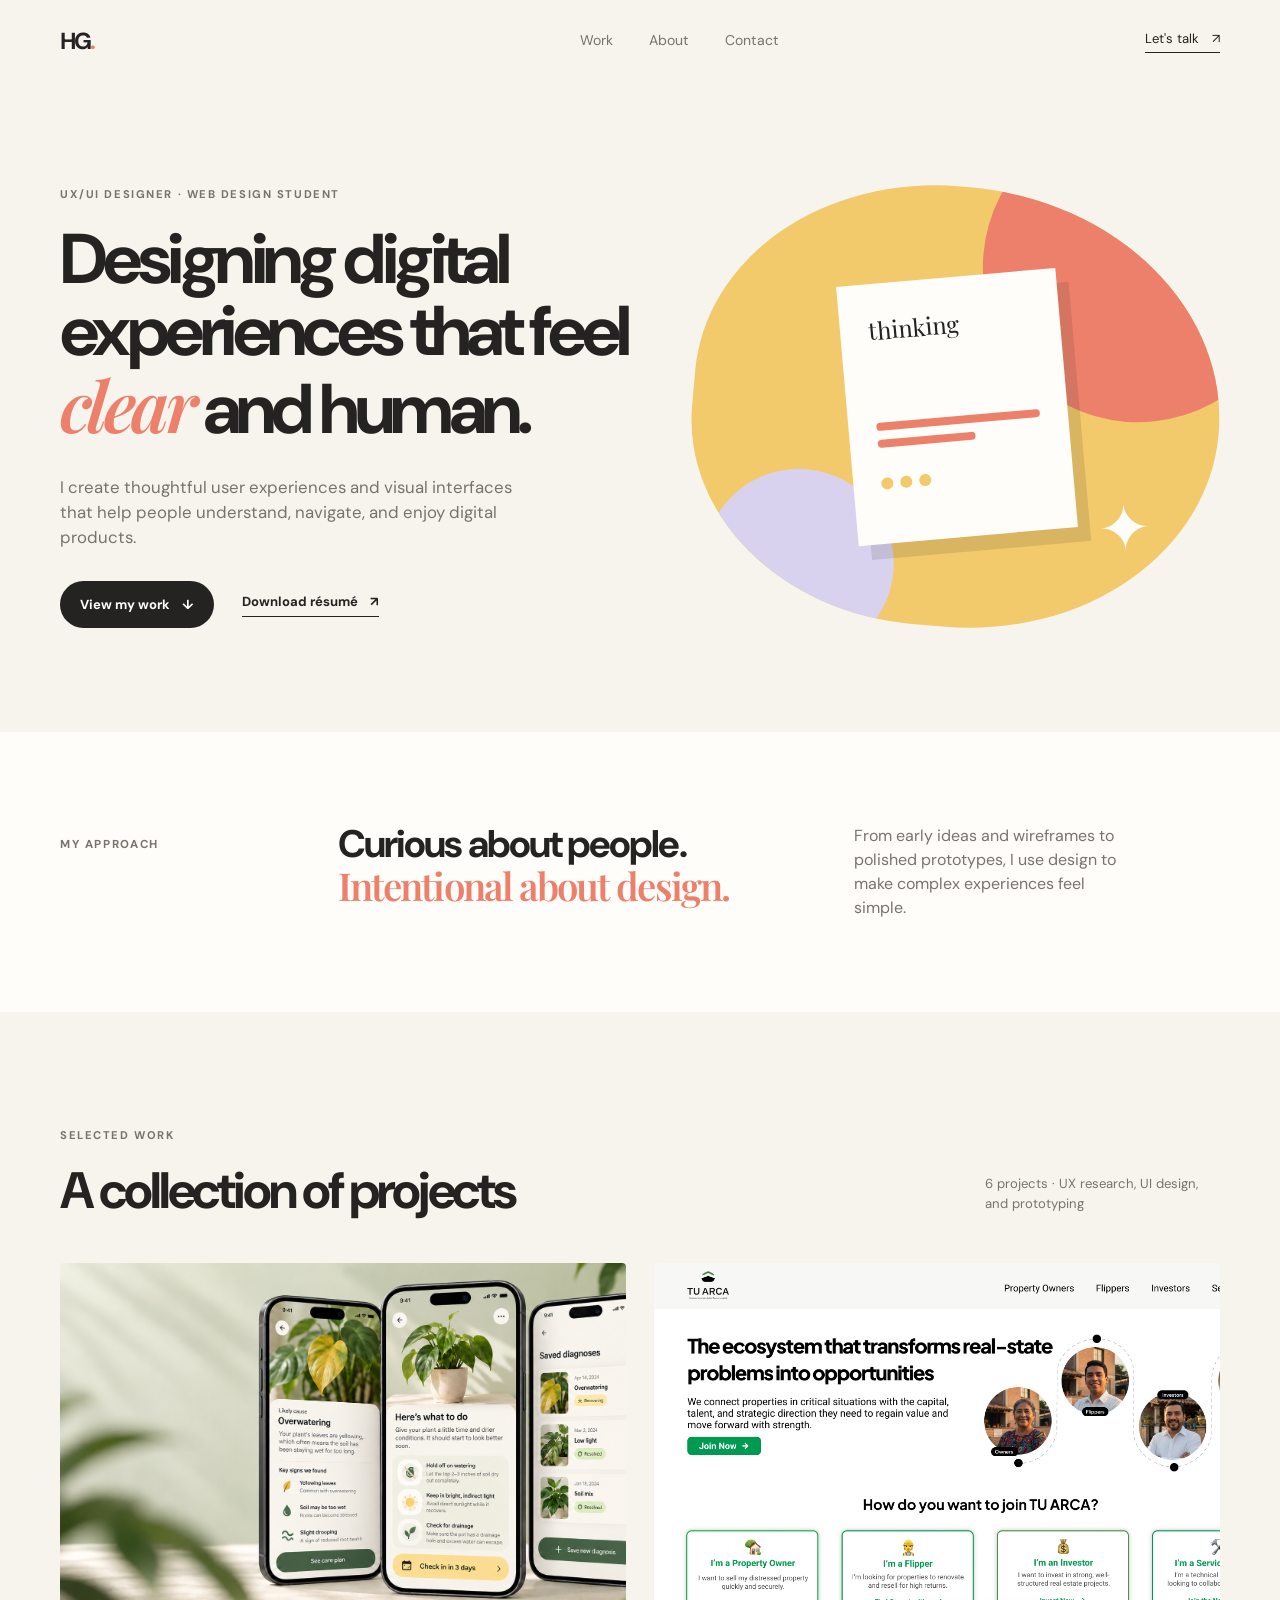
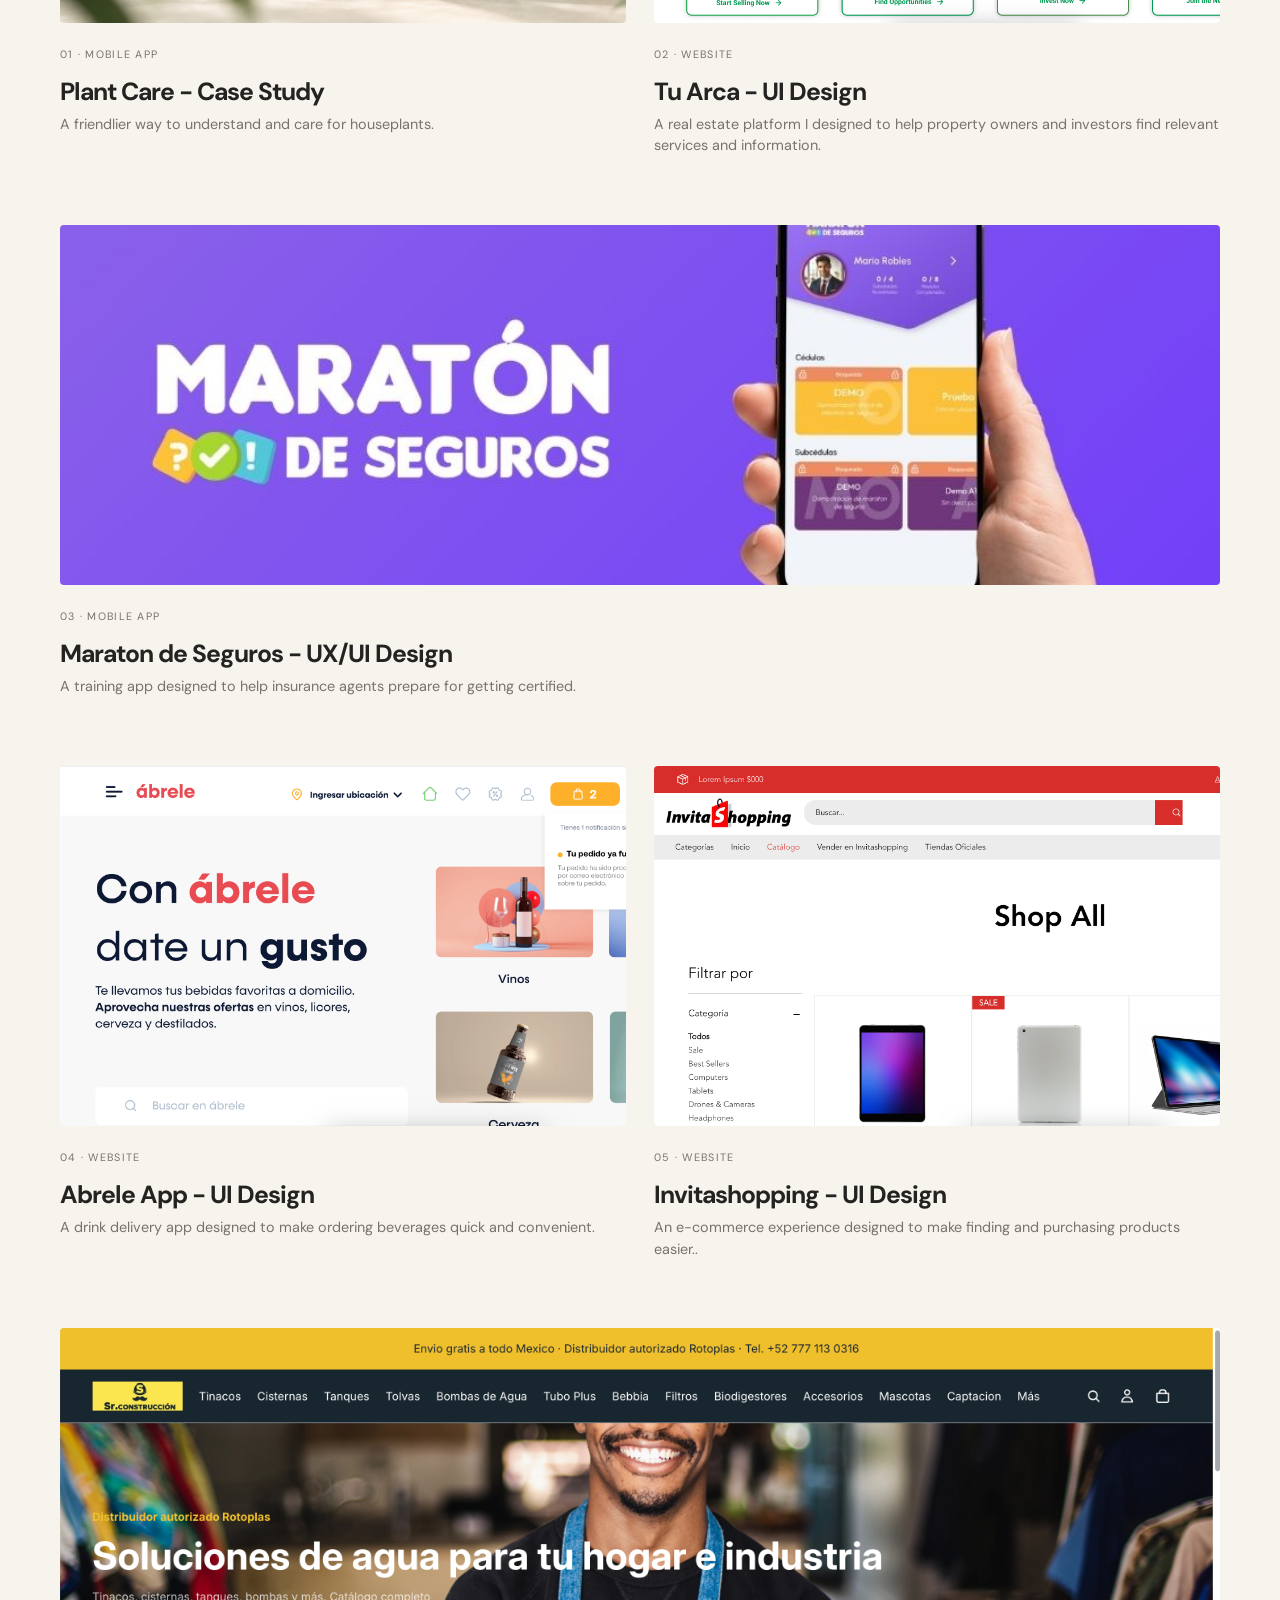
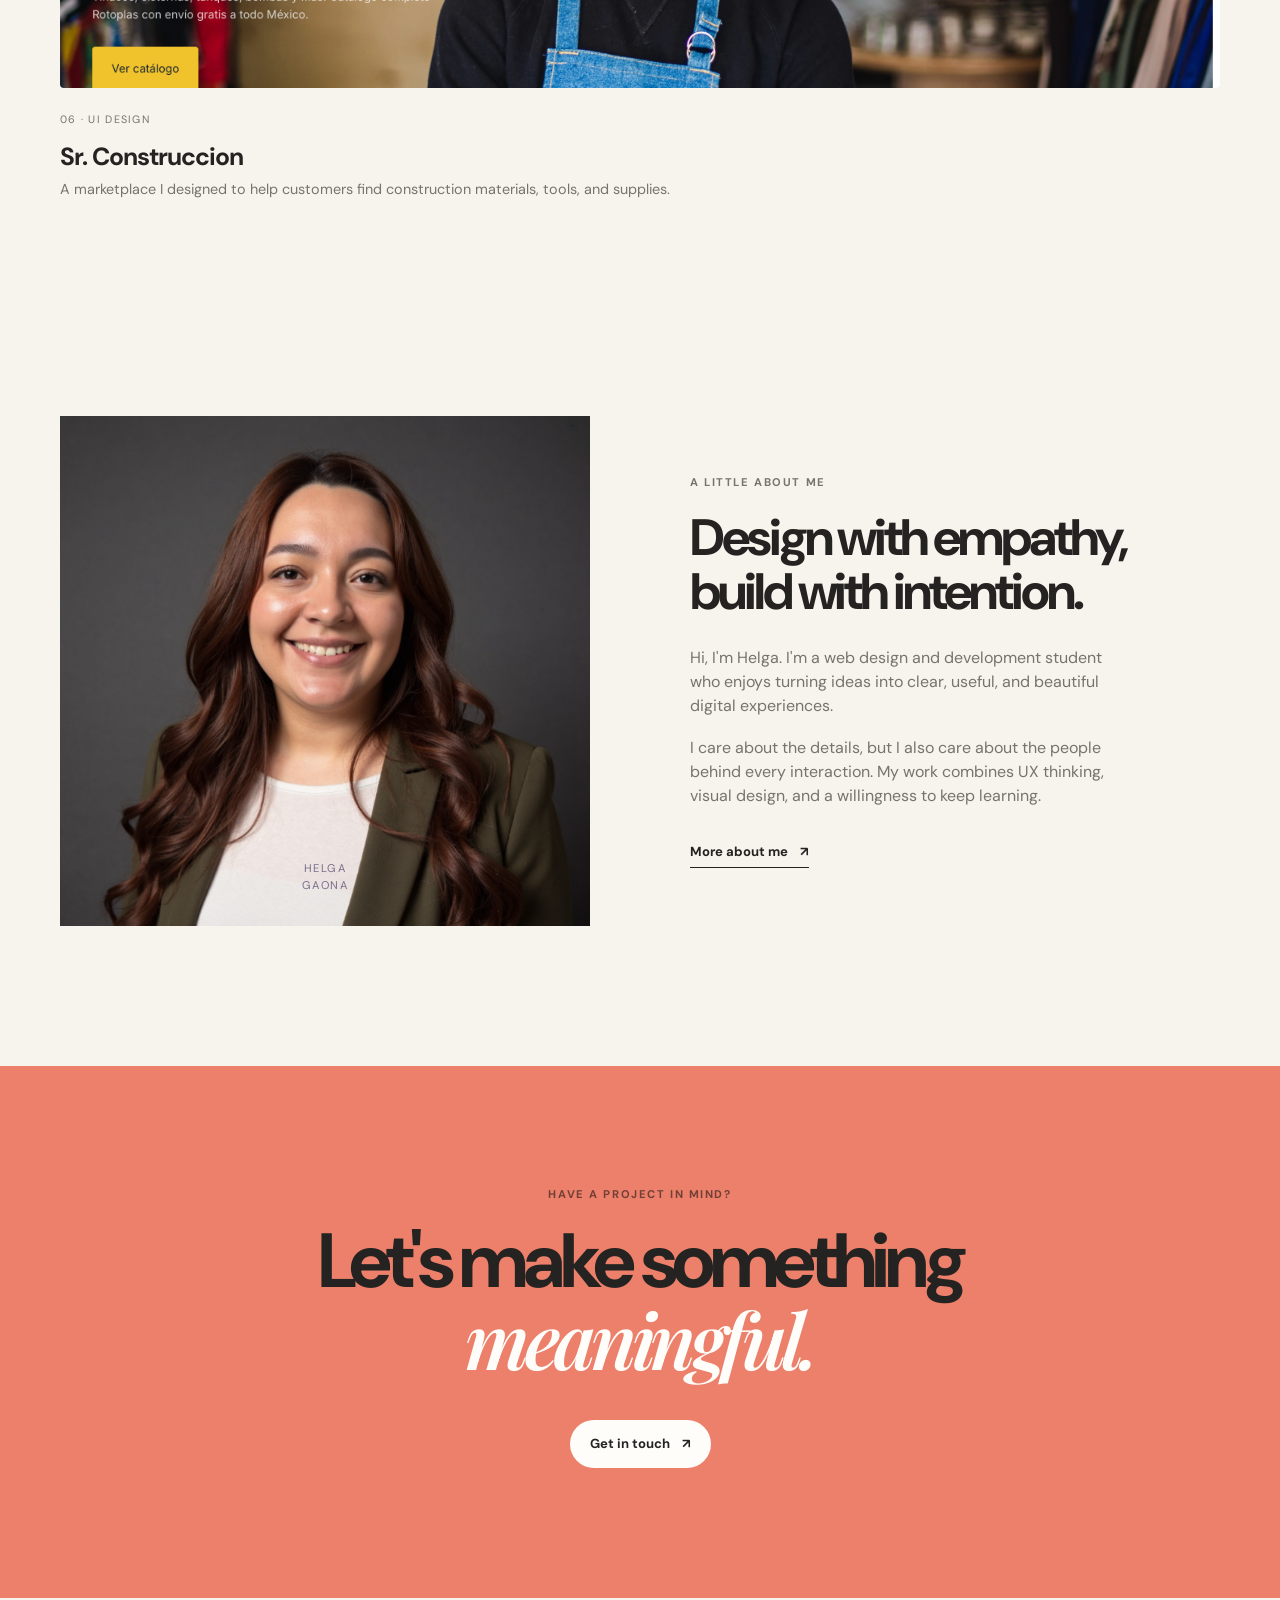
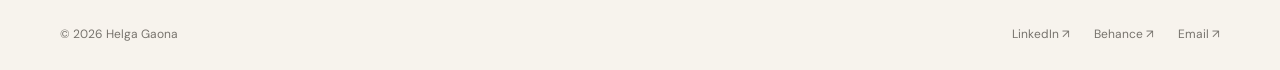
==== index.html @ eec94a2e "Portfolio 1" ====
<!DOCTYPE html>
<html lang="en">
<head>
  <meta charset="UTF-8">
  <meta name="viewport" content="width=device-width, initial-scale=1.0">
  <meta name="description" content="Helga Gaona's UX/UI design portfolio.">
  <title>Helga Gaona | UX/UI Designer</title>
  <link rel="preconnect" href="https://fonts.googleapis.com">
  <link rel="preconnect" href="https://fonts.gstatic.com" crossorigin>
  <link href="https://fonts.googleapis.com/css2?family=DM+Sans:wght@400;500;600;700&family=Playfair+Display:wght@600;700&display=swap" rel="stylesheet">
  <link rel="stylesheet" href="./css/main.css">
</head>
<body>
  <header class="site-header">
    <a class="logo" href="#top" aria-label="Go to home">HG<span>.</span></a>
    <nav class="nav" aria-label="Main navigation">
      <a href="#work">Work</a>
      <a href="#about">About</a>
      <a href="#contact">Contact</a>
    </nav>
    <a class="header-button" href="tel:+012089735853">Let's talk <span>↗</span></a>
  </header>

  <main id="top">
    <section class="hero section-container">
      <div class="hero-copy">
        <p class="eyebrow">UX/UI designer · Web design student</p>
        <h1>Designing digital experiences that feel <em>clear</em> and human.</h1>
        <p class="hero-description">I create thoughtful user experiences and visual interfaces that help people understand, navigate, and enjoy digital products.</p>
        <div class="hero-actions">
          <a class="button button-dark" href="#work">View my work <span>↓</span></a>
          <a class="text-link" href="resume.pdf">Download résumé <span>↗</span></a>
        </div>
      </div>
      <div class="hero-art" aria-label="Abstract design illustration" role="img">
        <div class="art-circle circle-one"></div>
        <div class="art-circle circle-two"></div>
        <div class="art-card">
          <span class="art-label">thinking</span>
          <span class="art-line"></span>
          <span class="art-line short"></span>
          <div class="art-dots"><i></i><i></i><i></i></div>
        </div>
        <span class="art-star">✦</span>
      </div>
    </section>

    <section class="intro-strip">
      <div class="section-container intro-content">
        <p>My approach</p>
        <h2>Curious about people.<br><span>Intentional about design.</span></h2>
        <p class="intro-text">From early ideas and wireframes to polished prototypes, I use design to make complex experiences feel simple.</p>
      </div>
    </section>

    <section class="projects section-container" id="work">
      <div class="section-heading">
        <div>
          <p class="eyebrow">Selected work</p>
          <h2>A collection of projects</h2>
        </div>
        <p class="heading-note">6 projects · UX research, UI design, and prototyping</p>
      </div>

      <div class="project-grid">

        <!-- Plant Care Project -->
        <a class="project-card project-one" href="/src/files/planted-case-study.pdf" target="_blank">
          <div class="project-image">
            <!--<span class="phone phone-left"></span><span class="phone phone-right"></span><span class="plant-shape">✿</span>-->
          </div>
          <div class="project-info">
            <span>01 · Mobile App</span><h3>Plant Care - Case Study</h3><p>A friendlier way to understand and care for houseplants.</p></div>
        </a>

        <!-- Tu Arca Project -->
        <a class="project-card project-two" href="https://www.figma.com/design/PAPm9450Mjy4qZMXisNnWm/UX-Case-Study-Presentation?node-id=0-1&t=iCX71gDaizR0QzZu-1" target="_blank">
          <div class="project-image">
            <span class="mockup-labels"></span><div class="mockup-windows"><!--<b>Find a new<br>solution for<br>your property.</b><small>Explore options →</small--></div></div>
          <div class="project-info"><span>02 · Website</span><h3>Tu Arca - UI Design</h3><p>A real estate platform I designed to help property owners and investors find relevant services and information.</p></div>
        </a>

        <!-- Maraton de Seguros Project -->
        <a class="project-card project-three" href="https://apps.apple.com/mx/app/maraton-de-seguros/id6736657250?l=en-GB" target="_blank">
          <div class="project-image"></div>
          <div class="project-info"><span>03 · Mobile App</span><h3>Maraton de Seguros - UX/UI Design</h3><p>A training app designed to help insurance agents prepare for getting certified.</p></div>
        </a>

        <!-- Abrele App Project -->
        <a class="project-card project-four" href="https://xd.adobe.com/view/175ce416-7e84-4e20-a802-bbd39720c721-420f/?fullscreen" target="_blank">
          <div class="project-image editorial">
            <!-- <span>ABRELE<br><strong>DELIVERY</strong></span> -->
            <!-- <small>A study in form & function</small> -->
          </div>
          <div class="project-info"><span>04 · Website</span><h3>Abrele App - UI Design</h3><p>A drink delivery app designed to make ordering beverages quick and convenient.</p></div>
        </a>

        <!-- Invitashopping Project -->
        <a class="project-card project-five" href="https://helgaarellanogaona.wixsite.com/my-site-2/shop-all" target="_blank">
          <div class="project-image finance">
            <!-- <div class="finance-top"><span>Invitashopping</span><small>Available balance</small></div><div class="chart"><i></i><i></i><i></i><i></i><i></i><i></i></div> -->
          </div>
          <div class="project-info"><span>05 · Website</span><h3>Invitashopping - UI Design</h3><p>An e-commerce experience designed to make finding and purchasing products easier..</p></div>
        </a>

        <!-- Sr Construccion Project -->
        <a class="project-card project-six" href="https://srconstruccion.com/#/" target="_blank">
          <div class="project-image bookings">
            <div class="booking-photos"></div><div class="bookings"><!--Find a place to meet <span>⌕</span>--></div></div>
          <div class="project-info"><span>06 · UI Design</span><h3>Sr. Construccion</h3><p>A marketplace I designed to help customers find construction materials, tools, and supplies.</p></div>
        </a>
        <!-- AMEIF Project
        <a class="project-card project-seven" href="https://00d38a83-2bb4-4cbc-9b8a-728b7667eac5.filesusr.com/ugd/02bbdb_6a4ba74d8cd641488b22d7c70bb19c86.pdf" target="_blank">
          <div class="project-image accessibility"><span class="access-symbol">◌</span><span class="access-word">AMEIF<br>Influencers</span></div>
          <div class="project-info"><span>07 · Brand Identity</span><h3>AMEIF</h3><p>A website designed for a Mexican association supporting influencers and content creators.</p></div>
        </a>

        Mint Capital Group Project 
        <a class="project-card project-eight" href="https://00d38a83-2bb4-4cbc-9b8a-728b7667eac5.filesusr.com/ugd/02bbdb_7ebd0b9e727e403083d3954bc4846416.pdf " target="_blank">
          <div class="project-image ecommerce"><div class="product-shape"></div><span class="ecommerce-tag">MINT<br>C.P.</span></div>
          <div class="project-info"><span>08 · BRAND IDENTITY</span><h3>Mint Capital Group</h3><p>A brand identity designed for a commercial interior products company.</p></div>
        </a>

        Design Process Project
        <a class="project-card project-nine" href="/directory/project.html?id=design-process">
          <div class="project-image process"><span>IDEA</span><b>→</b><span>TEST</span><b>→</b><span>REFINE</span></div>
          <div class="project-info"><span>09 · Design Process</span><h3>From Idea to Interface</h3><p>A visual exploration of my process from sketches to prototype.</p></div>
        </a> -->
      </div>
    </section>

    <section class="about section-container" id="about">
      <div class="about-photo" aria-label="Add your photo here"><span>Helga<br>Gaona</span></div>
      <div class="about-copy"><p class="eyebrow">A little about me</p><h2>Design with empathy, build with intention.</h2><p>Hi, I'm Helga. I'm a web design and development student who enjoys turning ideas into clear, useful, and beautiful digital experiences.</p><p>I care about the details, but I also care about the people behind every interaction. My work combines UX thinking, visual design, and a willingness to keep learning.</p><a class="text-link" href="mailto:helgaarellanogaona@gmail.com">More about me <span>↗</span></a></div>
    </section>

    <section class="contact" id="contact"><div class="section-container contact-inner"><p class="eyebrow">Have a project in mind?</p><h2>Let's make something<br><em>meaningful.</em></h2><a class="button button-light" href="mailto:helgaarellanogaona@gmail.com">Get in touch <span>↗</span></a></div></section>
  </main>

  <footer class="footer section-container"><span>© 2026 Helga Gaona</span><div><a href="https://www.linkedin.com/in/helga-a-gaona/" target="_blank">LinkedIn ↗</a><a href="https://www.behance.net/helgagaona" target="_blank">Behance ↗</a><a href="mailto:helgaarellanogaona@gmail.com">Email ↗</a></div></footer>
</body>
</html>
---- css/main.css ----
/* add layer rules */

@import './styles.css';
@import './projects.css';
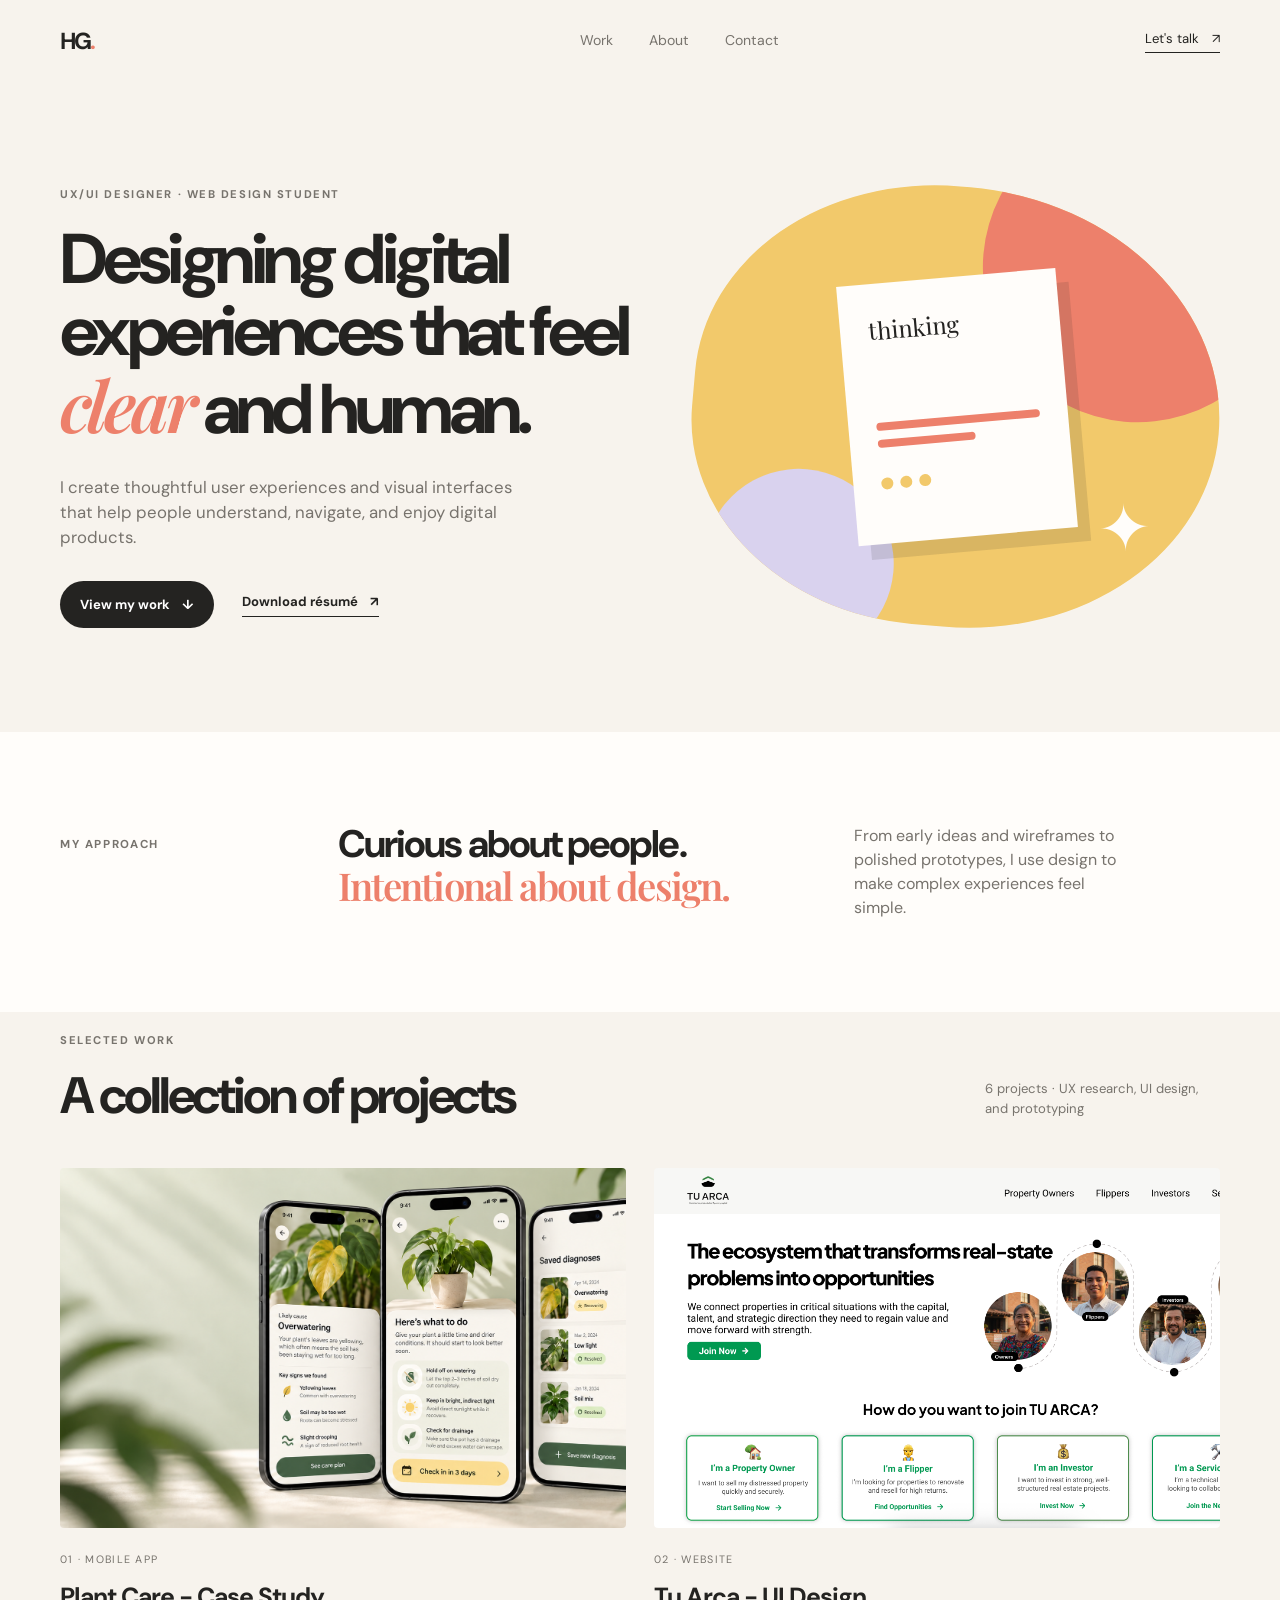
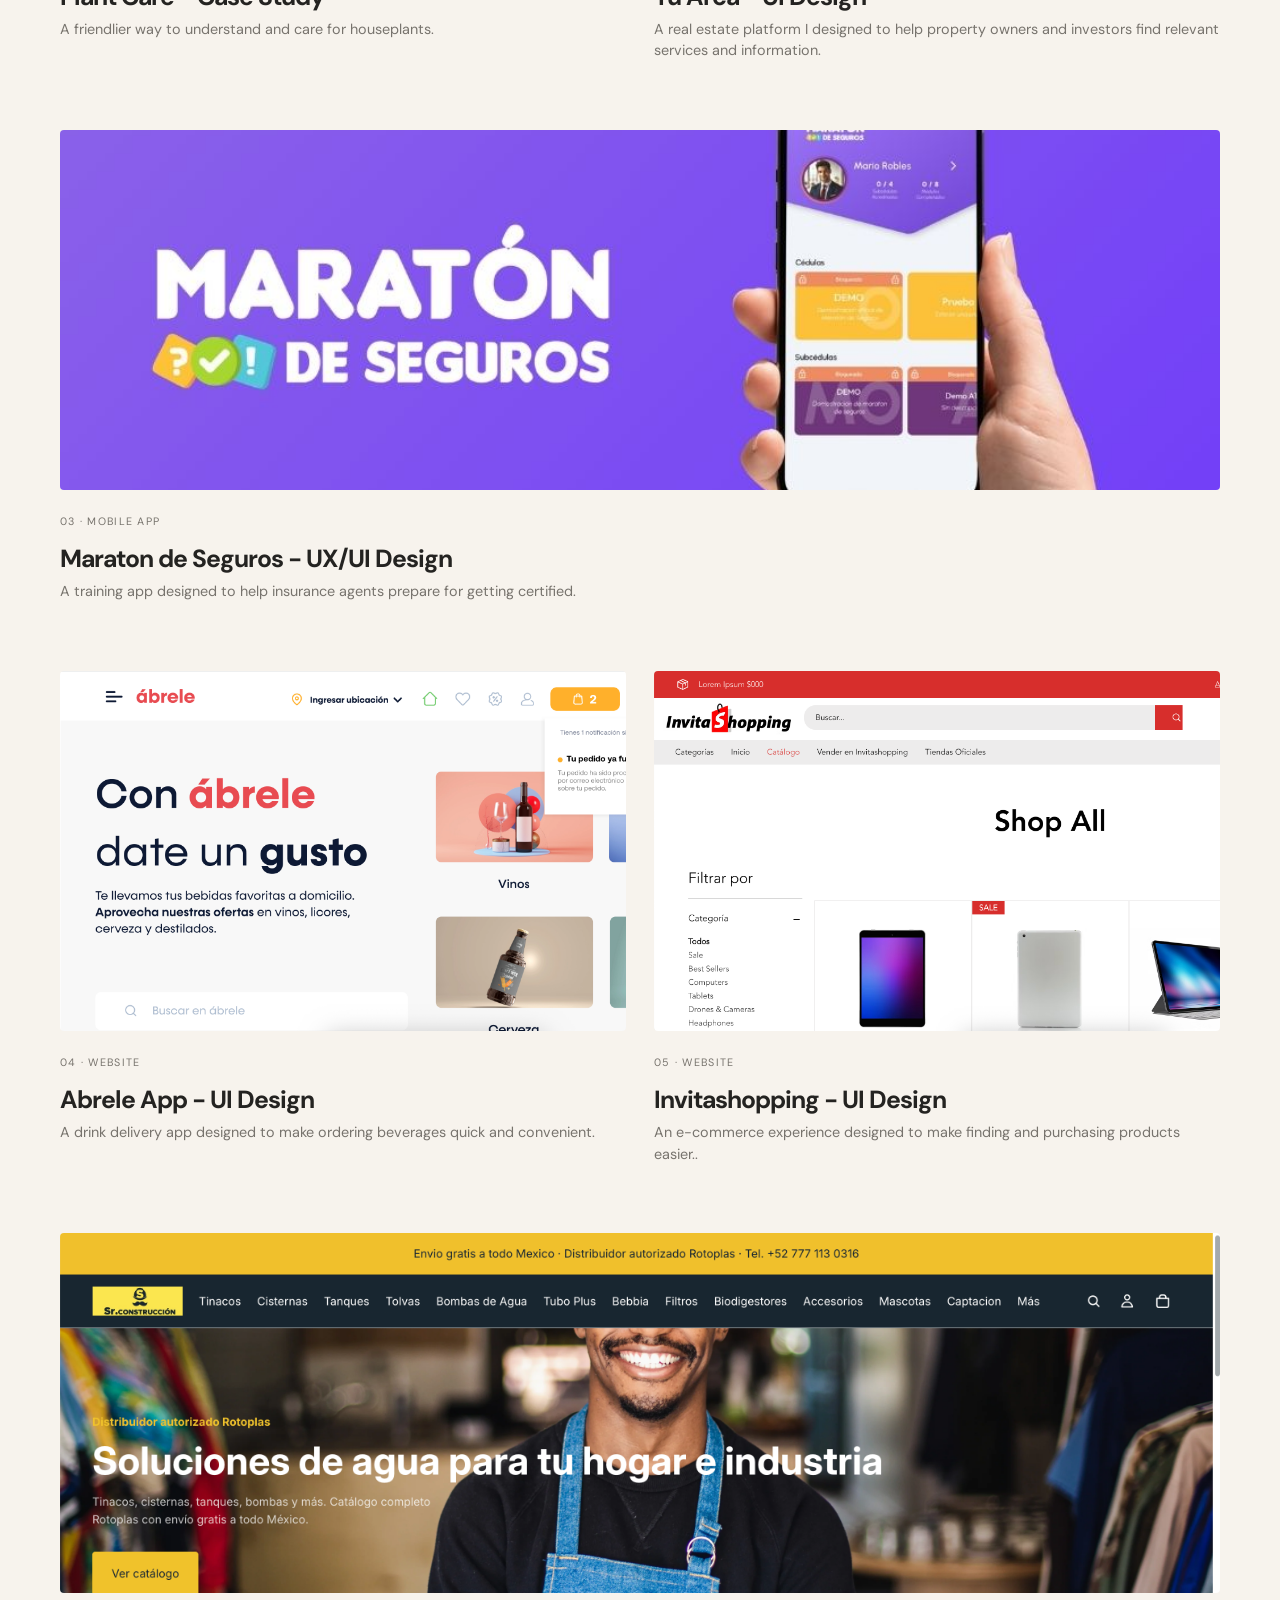
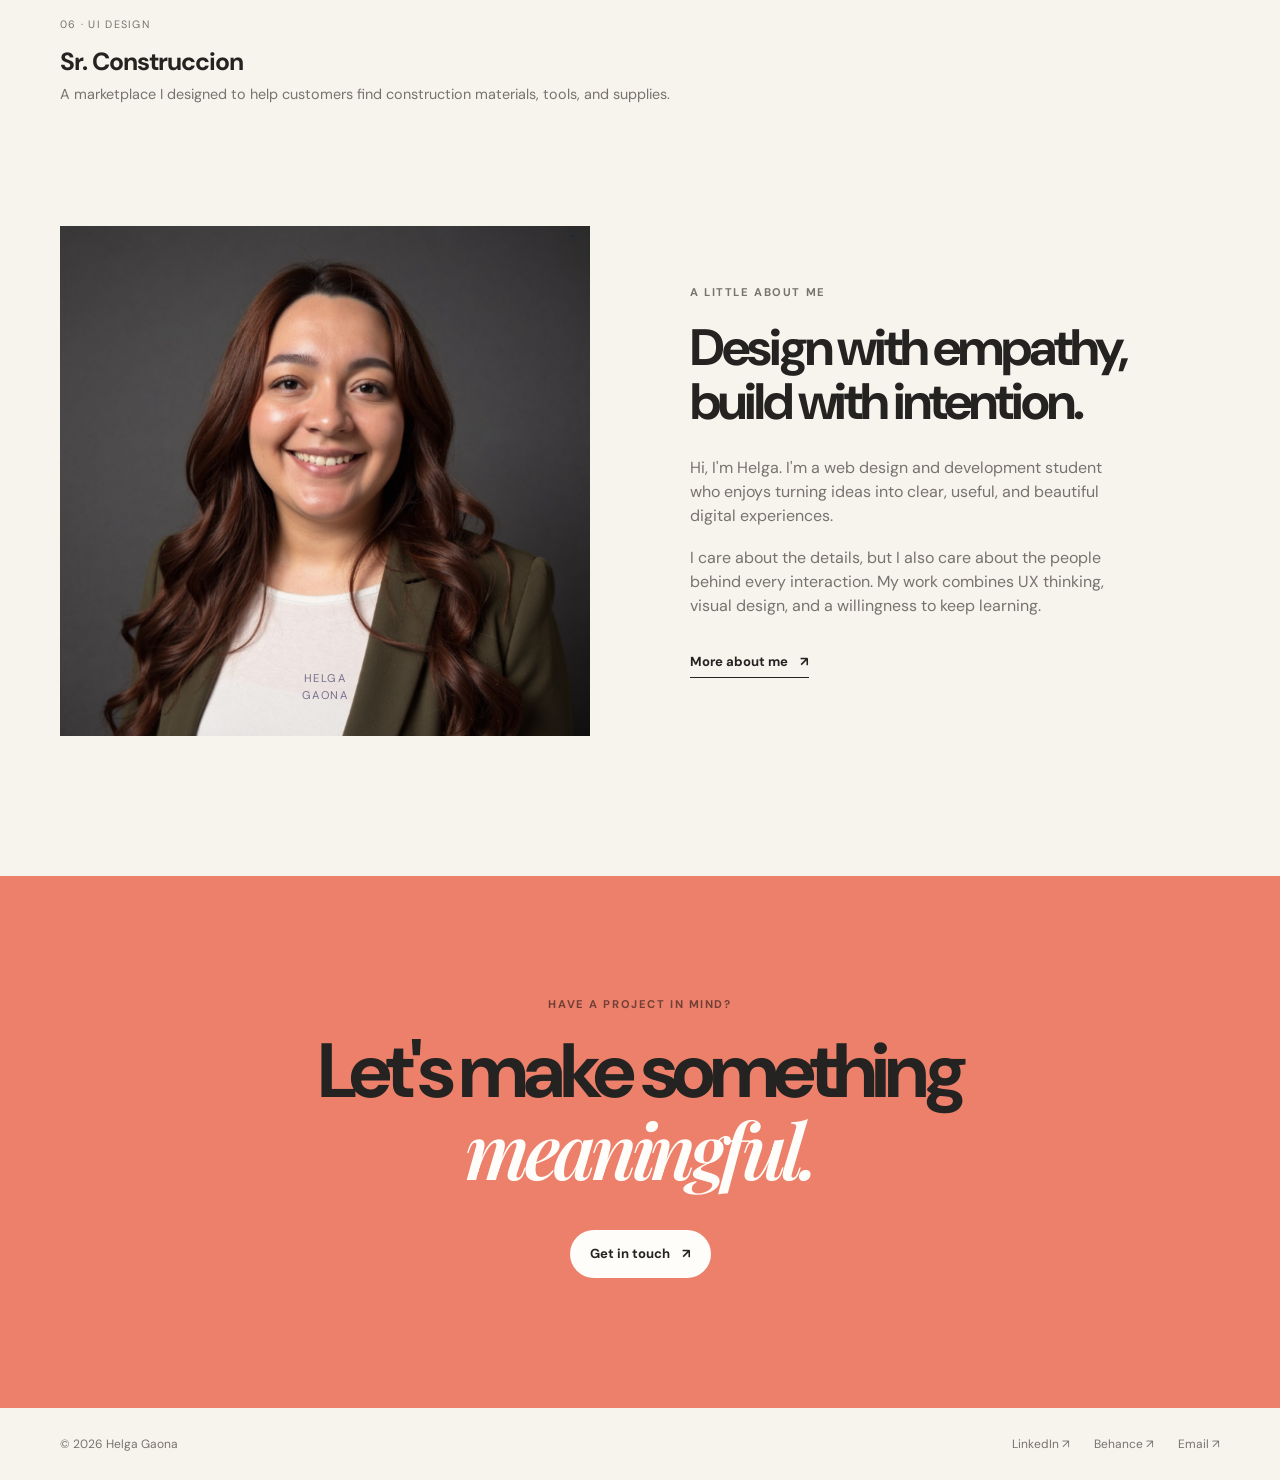
==== commit 85f5c764: "Updated resume link and about-me photo" ====
--- a/index.html
+++ b/index.html
@@ -9,6 +9,7 @@
   <link rel="preconnect" href="https://fonts.gstatic.com" crossorigin>
   <link href="https://fonts.googleapis.com/css2?family=DM+Sans:wght@400;500;600;700&family=Playfair+Display:wght@600;700&display=swap" rel="stylesheet">
   <link rel="stylesheet" href="./css/main.css">
+  <link rel="icon" type="image/png" href="./src/images/favicon_io/favicon.ico">
 </head>
 <body>
   <header class="site-header">
@@ -29,7 +30,7 @@
         <p class="hero-description">I create thoughtful user experiences and visual interfaces that help people understand, navigate, and enjoy digital products.</p>
         <div class="hero-actions">
           <a class="button button-dark" href="#work">View my work <span>↓</span></a>
-          <a class="text-link" href="resume.pdf">Download résumé <span>↗</span></a>
+          <a class="text-link" href="./src/files/Helga Gaona Resume.pdf" target="_blank">Download résumé <span>↗</span></a>
         </div>
       </div>
       <div class="hero-art" aria-label="Abstract design illustration" role="img">
@@ -65,7 +66,7 @@
       <div class="project-grid">
 
         <!-- Plant Care Project -->
-        <a class="project-card project-one" href="/src/files/planted-case-study.pdf" target="_blank">
+        <a class="project-card project-one" href="./src/files/planted-case-study.pdf" target="_blank">
           <div class="project-image">
             <!--<span class="phone phone-left"></span><span class="phone phone-right"></span><span class="plant-shape">✿</span>-->
           </div>
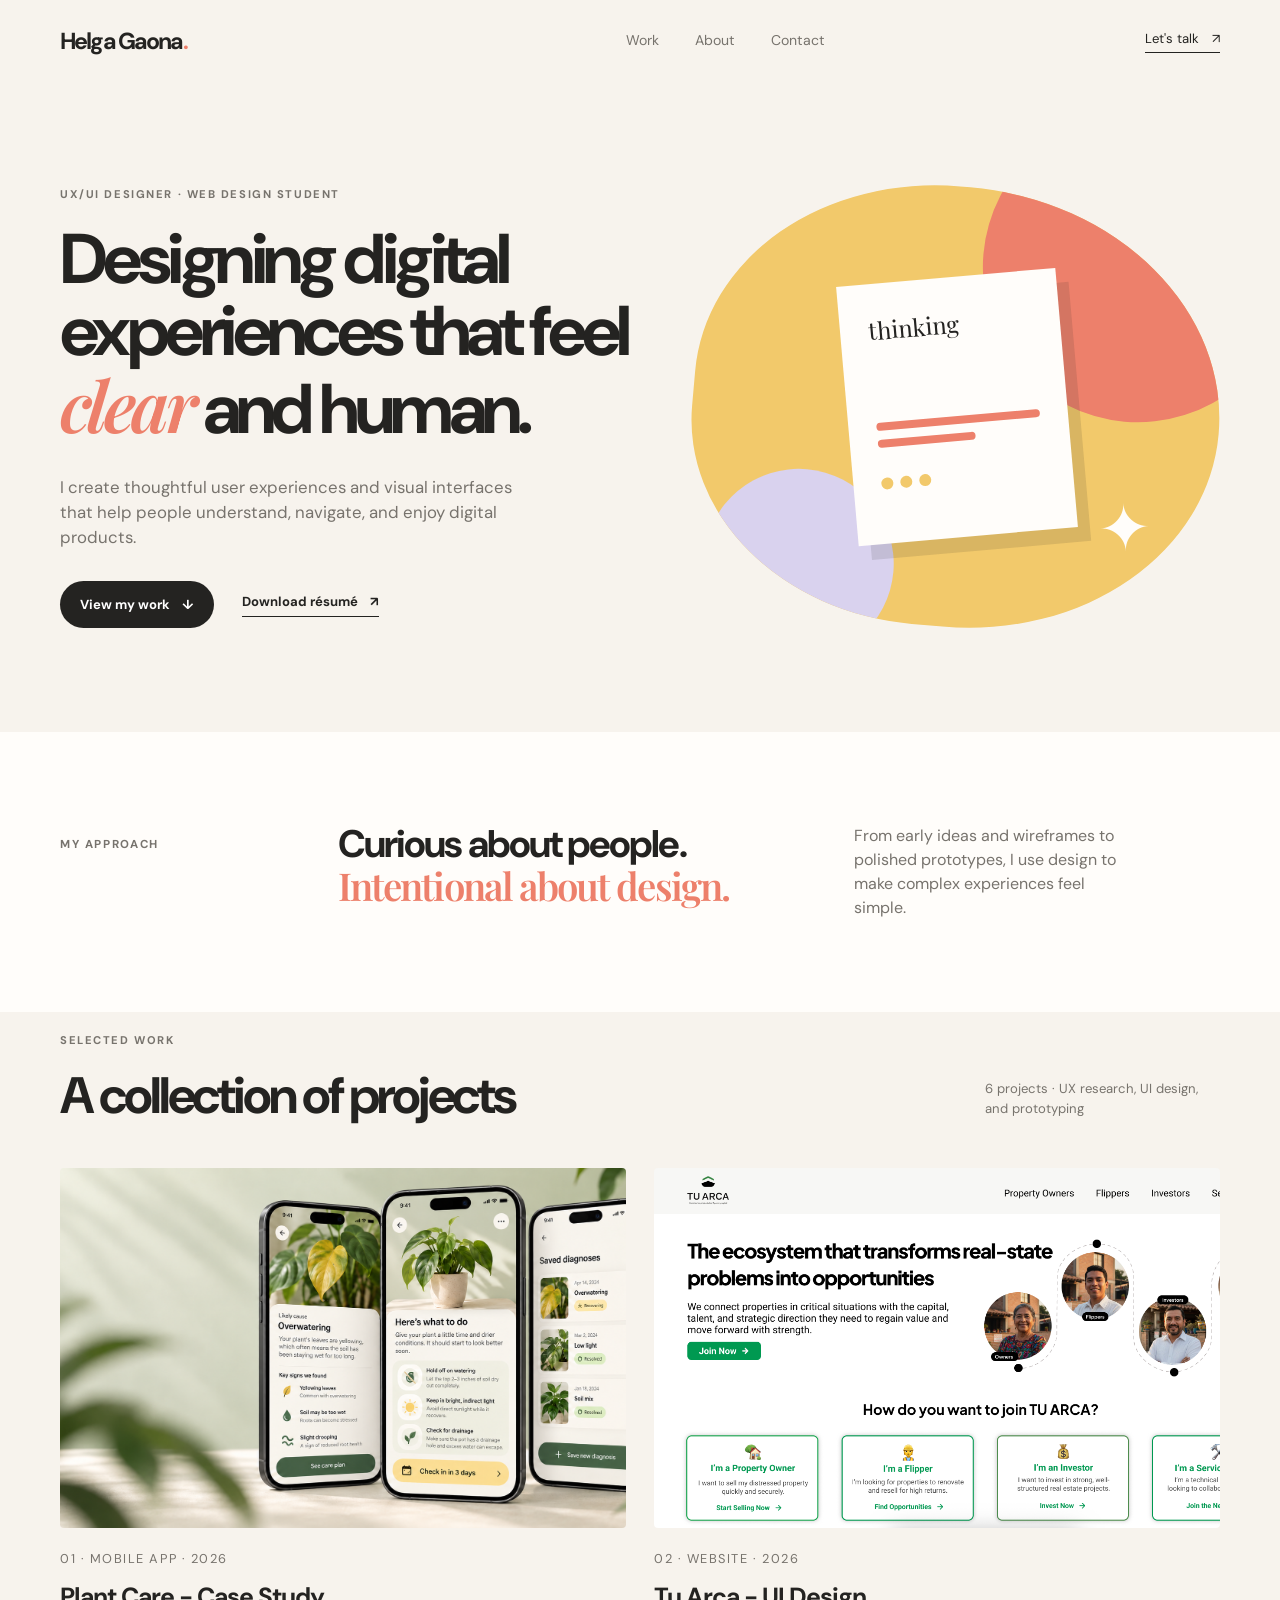
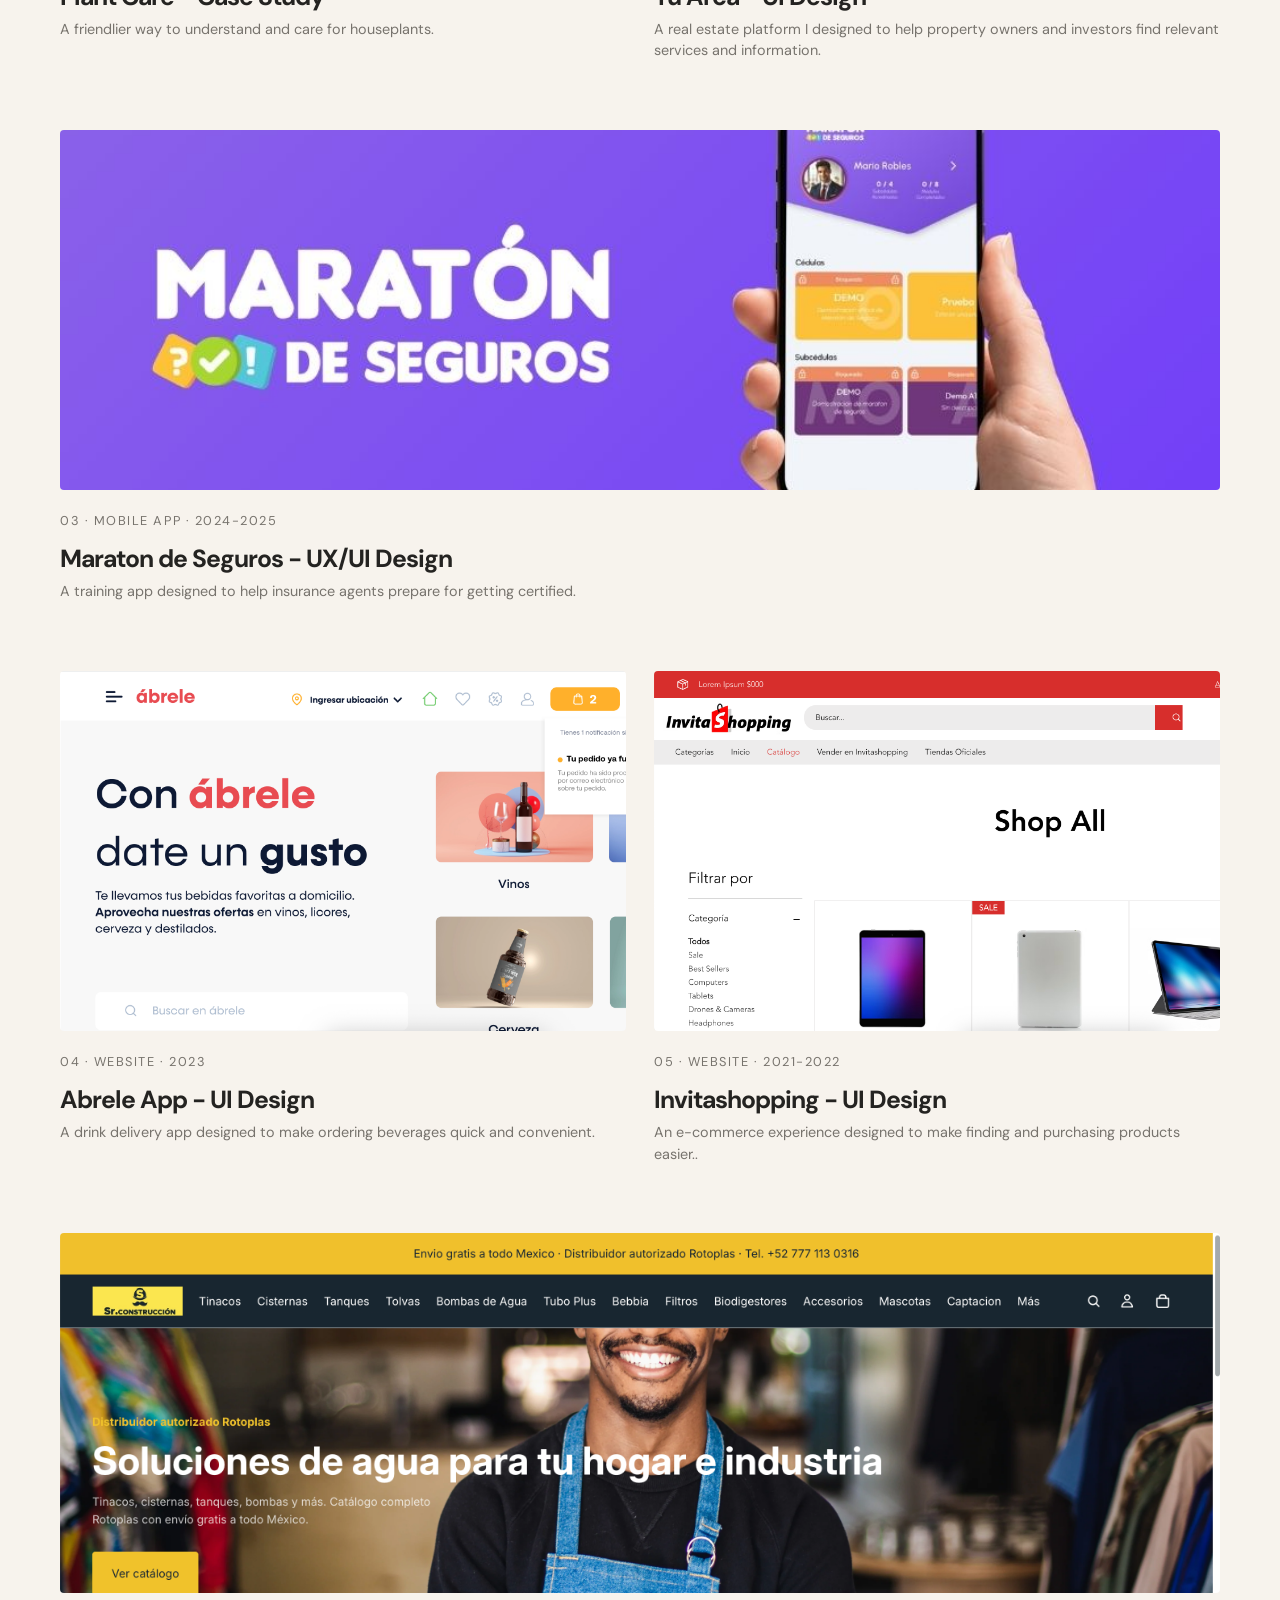
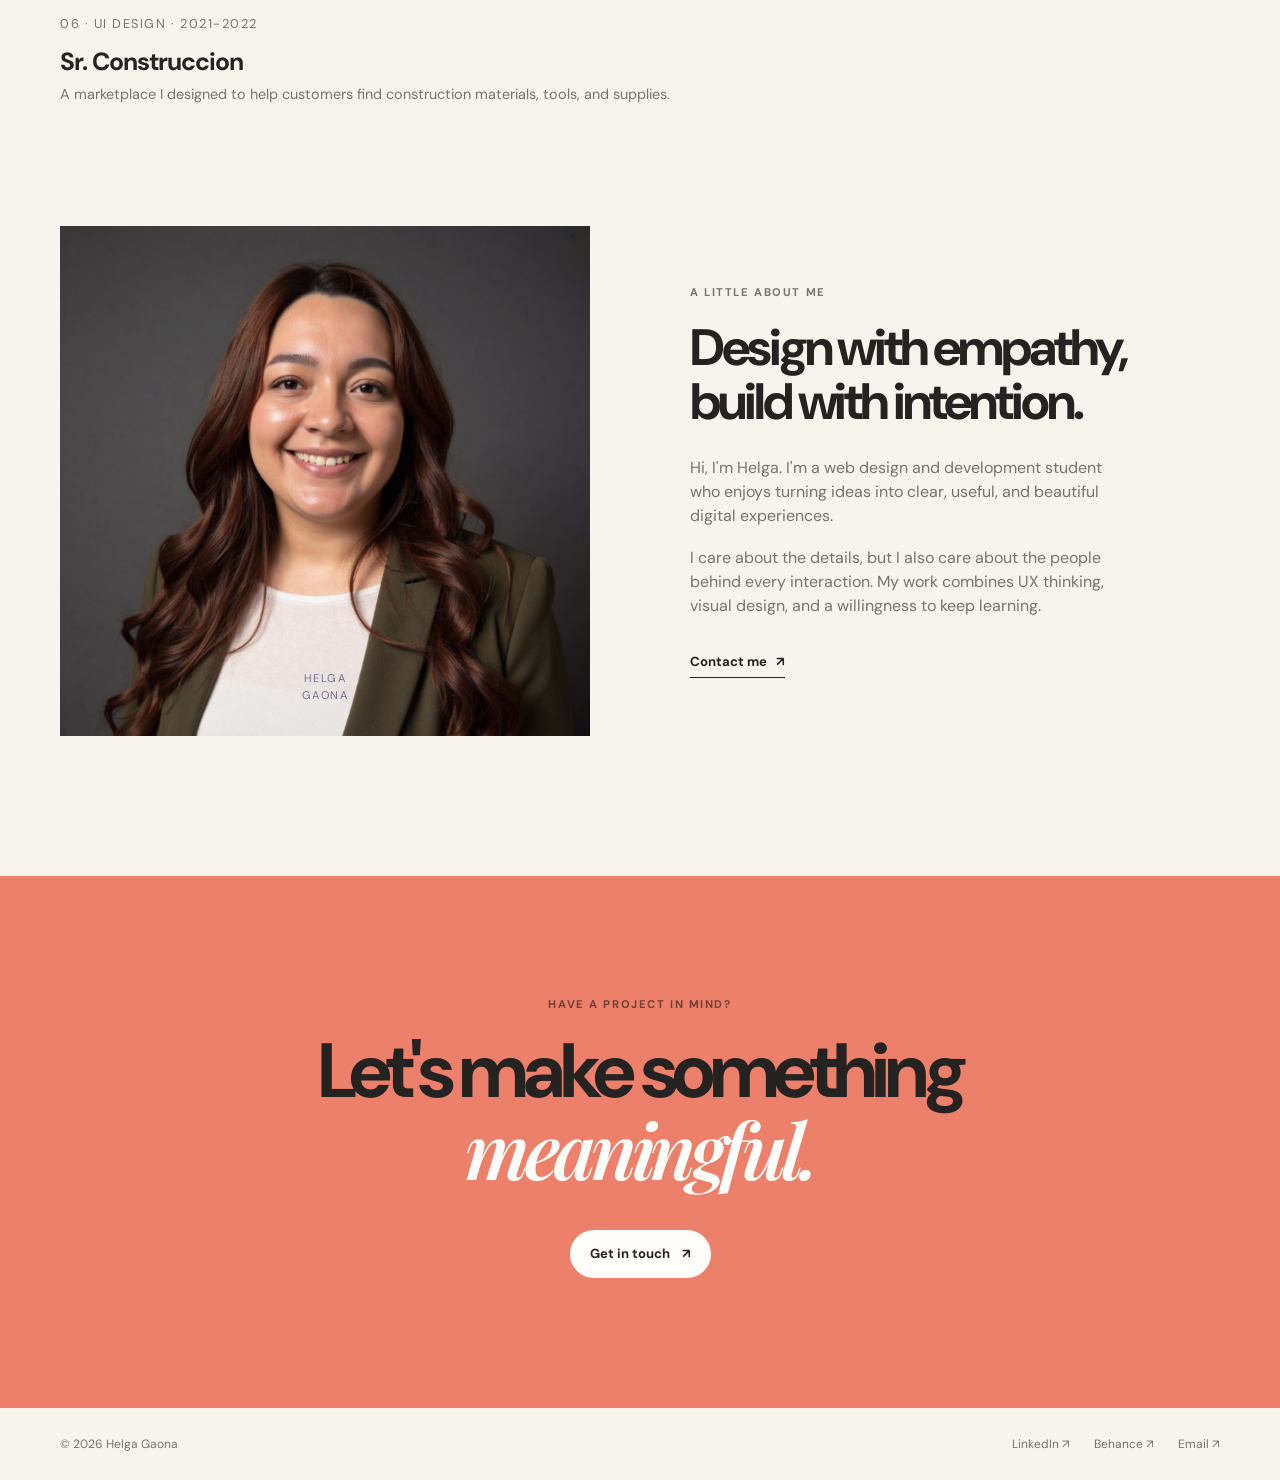
==== commit 58e77840: "Corrected files and dates" ====
--- a/index.html
+++ b/index.html
@@ -13,7 +13,7 @@
 </head>
 <body>
   <header class="site-header">
-    <a class="logo" href="#top" aria-label="Go to home">HG<span>.</span></a>
+    <a class="logo" href="#top" aria-label="Go to home">Helga Gaona<span>.</span></a>
     <nav class="nav" aria-label="Main navigation">
       <a href="#work">Work</a>
       <a href="#about">About</a>
@@ -71,20 +71,20 @@
             <!--<span class="phone phone-left"></span><span class="phone phone-right"></span><span class="plant-shape">✿</span>-->
           </div>
           <div class="project-info">
-            <span>01 · Mobile App</span><h3>Plant Care - Case Study</h3><p>A friendlier way to understand and care for houseplants.</p></div>
+            <span>01 · Mobile App · 2026</span><h3>Plant Care - Case Study</h3><p>A friendlier way to understand and care for houseplants.</p></div>
         </a>
 
         <!-- Tu Arca Project -->
         <a class="project-card project-two" href="https://www.figma.com/design/PAPm9450Mjy4qZMXisNnWm/UX-Case-Study-Presentation?node-id=0-1&t=iCX71gDaizR0QzZu-1" target="_blank">
           <div class="project-image">
             <span class="mockup-labels"></span><div class="mockup-windows"><!--<b>Find a new<br>solution for<br>your property.</b><small>Explore options →</small--></div></div>
-          <div class="project-info"><span>02 · Website</span><h3>Tu Arca - UI Design</h3><p>A real estate platform I designed to help property owners and investors find relevant services and information.</p></div>
+          <div class="project-info"><span>02 · Website · 2026</span><h3>Tu Arca - UI Design</h3><p>A real estate platform I designed to help property owners and investors find relevant services and information.</p></div>
         </a>
 
         <!-- Maraton de Seguros Project -->
         <a class="project-card project-three" href="https://apps.apple.com/mx/app/maraton-de-seguros/id6736657250?l=en-GB" target="_blank">
           <div class="project-image"></div>
-          <div class="project-info"><span>03 · Mobile App</span><h3>Maraton de Seguros - UX/UI Design</h3><p>A training app designed to help insurance agents prepare for getting certified.</p></div>
+          <div class="project-info"><span>03 · Mobile App · 2024-2025</span><h3>Maraton de Seguros - UX/UI Design</h3><p>A training app designed to help insurance agents prepare for getting certified.</p></div>
         </a>
 
         <!-- Abrele App Project -->
@@ -93,7 +93,7 @@
             <!-- <span>ABRELE<br><strong>DELIVERY</strong></span> -->
             <!-- <small>A study in form & function</small> -->
           </div>
-          <div class="project-info"><span>04 · Website</span><h3>Abrele App - UI Design</h3><p>A drink delivery app designed to make ordering beverages quick and convenient.</p></div>
+          <div class="project-info"><span>04 · Website · 2023</span><h3>Abrele App - UI Design</h3><p>A drink delivery app designed to make ordering beverages quick and convenient.</p></div>
         </a>
 
         <!-- Invitashopping Project -->
@@ -101,14 +101,14 @@
           <div class="project-image finance">
             <!-- <div class="finance-top"><span>Invitashopping</span><small>Available balance</small></div><div class="chart"><i></i><i></i><i></i><i></i><i></i><i></i></div> -->
           </div>
-          <div class="project-info"><span>05 · Website</span><h3>Invitashopping - UI Design</h3><p>An e-commerce experience designed to make finding and purchasing products easier..</p></div>
+          <div class="project-info"><span>05 · Website · 2021-2022</span><h3>Invitashopping - UI Design</h3><p>An e-commerce experience designed to make finding and purchasing products easier..</p></div>
         </a>
 
         <!-- Sr Construccion Project -->
         <a class="project-card project-six" href="https://srconstruccion.com/#/" target="_blank">
           <div class="project-image bookings">
             <div class="booking-photos"></div><div class="bookings"><!--Find a place to meet <span>⌕</span>--></div></div>
-          <div class="project-info"><span>06 · UI Design</span><h3>Sr. Construccion</h3><p>A marketplace I designed to help customers find construction materials, tools, and supplies.</p></div>
+          <div class="project-info"><span>06 · UI Design · 2021-2022</span><h3>Sr. Construccion</h3><p>A marketplace I designed to help customers find construction materials, tools, and supplies.</p></div>
         </a>
         <!-- AMEIF Project
         <a class="project-card project-seven" href="https://00d38a83-2bb4-4cbc-9b8a-728b7667eac5.filesusr.com/ugd/02bbdb_6a4ba74d8cd641488b22d7c70bb19c86.pdf" target="_blank">
@@ -132,7 +132,7 @@
 
     <section class="about section-container" id="about">
       <div class="about-photo" aria-label="Add your photo here"><span>Helga<br>Gaona</span></div>
-      <div class="about-copy"><p class="eyebrow">A little about me</p><h2>Design with empathy, build with intention.</h2><p>Hi, I'm Helga. I'm a web design and development student who enjoys turning ideas into clear, useful, and beautiful digital experiences.</p><p>I care about the details, but I also care about the people behind every interaction. My work combines UX thinking, visual design, and a willingness to keep learning.</p><a class="text-link" href="mailto:helgaarellanogaona@gmail.com">More about me <span>↗</span></a></div>
+      <div class="about-copy"><p class="eyebrow">A little about me</p><h2>Design with empathy, build with intention.</h2><p>Hi, I'm Helga. I'm a web design and development student who enjoys turning ideas into clear, useful, and beautiful digital experiences.</p><p>I care about the details, but I also care about the people behind every interaction. My work combines UX thinking, visual design, and a willingness to keep learning.</p><a class="text-link" href="mailto:helgaarellanogaona@gmail.com">Contact me<span>↗</span></a></div>
     </section>
 
     <section class="contact" id="contact"><div class="section-container contact-inner"><p class="eyebrow">Have a project in mind?</p><h2>Let's make something<br><em>meaningful.</em></h2><a class="button button-light" href="mailto:helgaarellanogaona@gmail.com">Get in touch <span>↗</span></a></div></section>
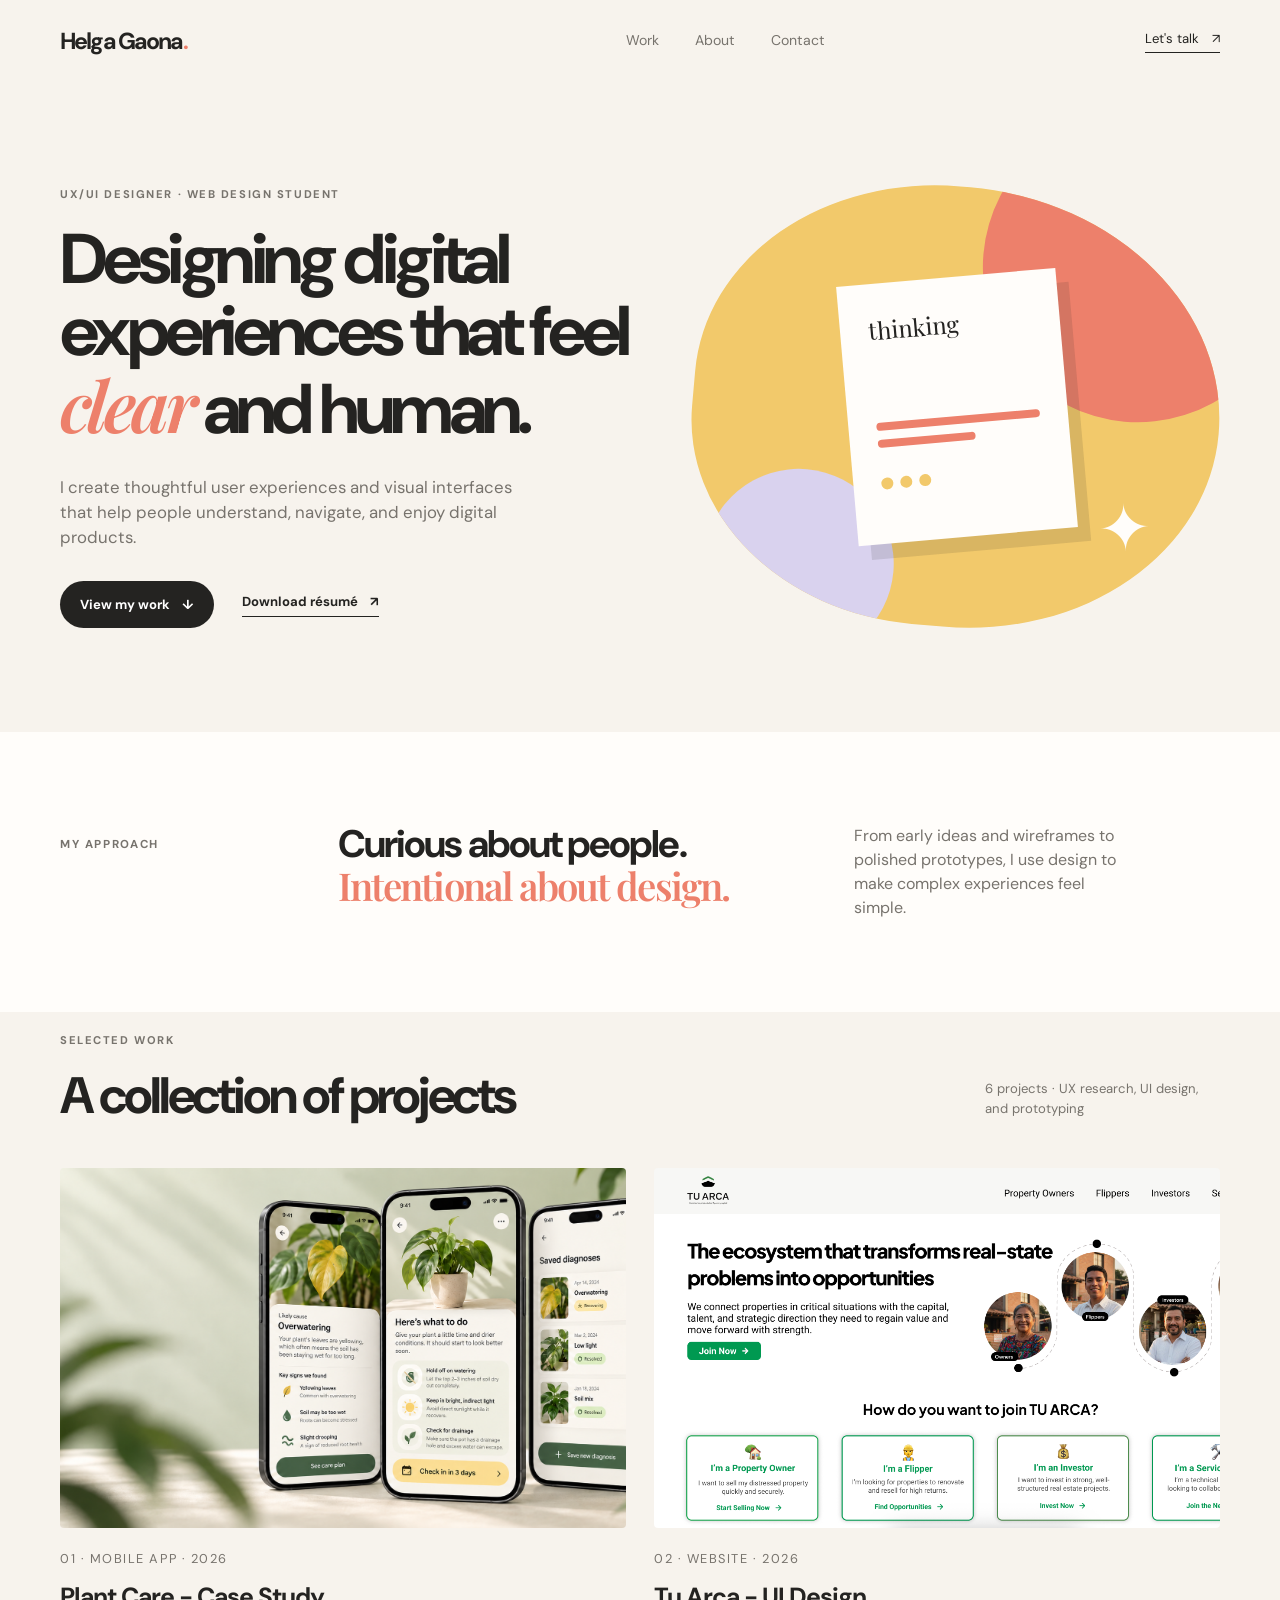
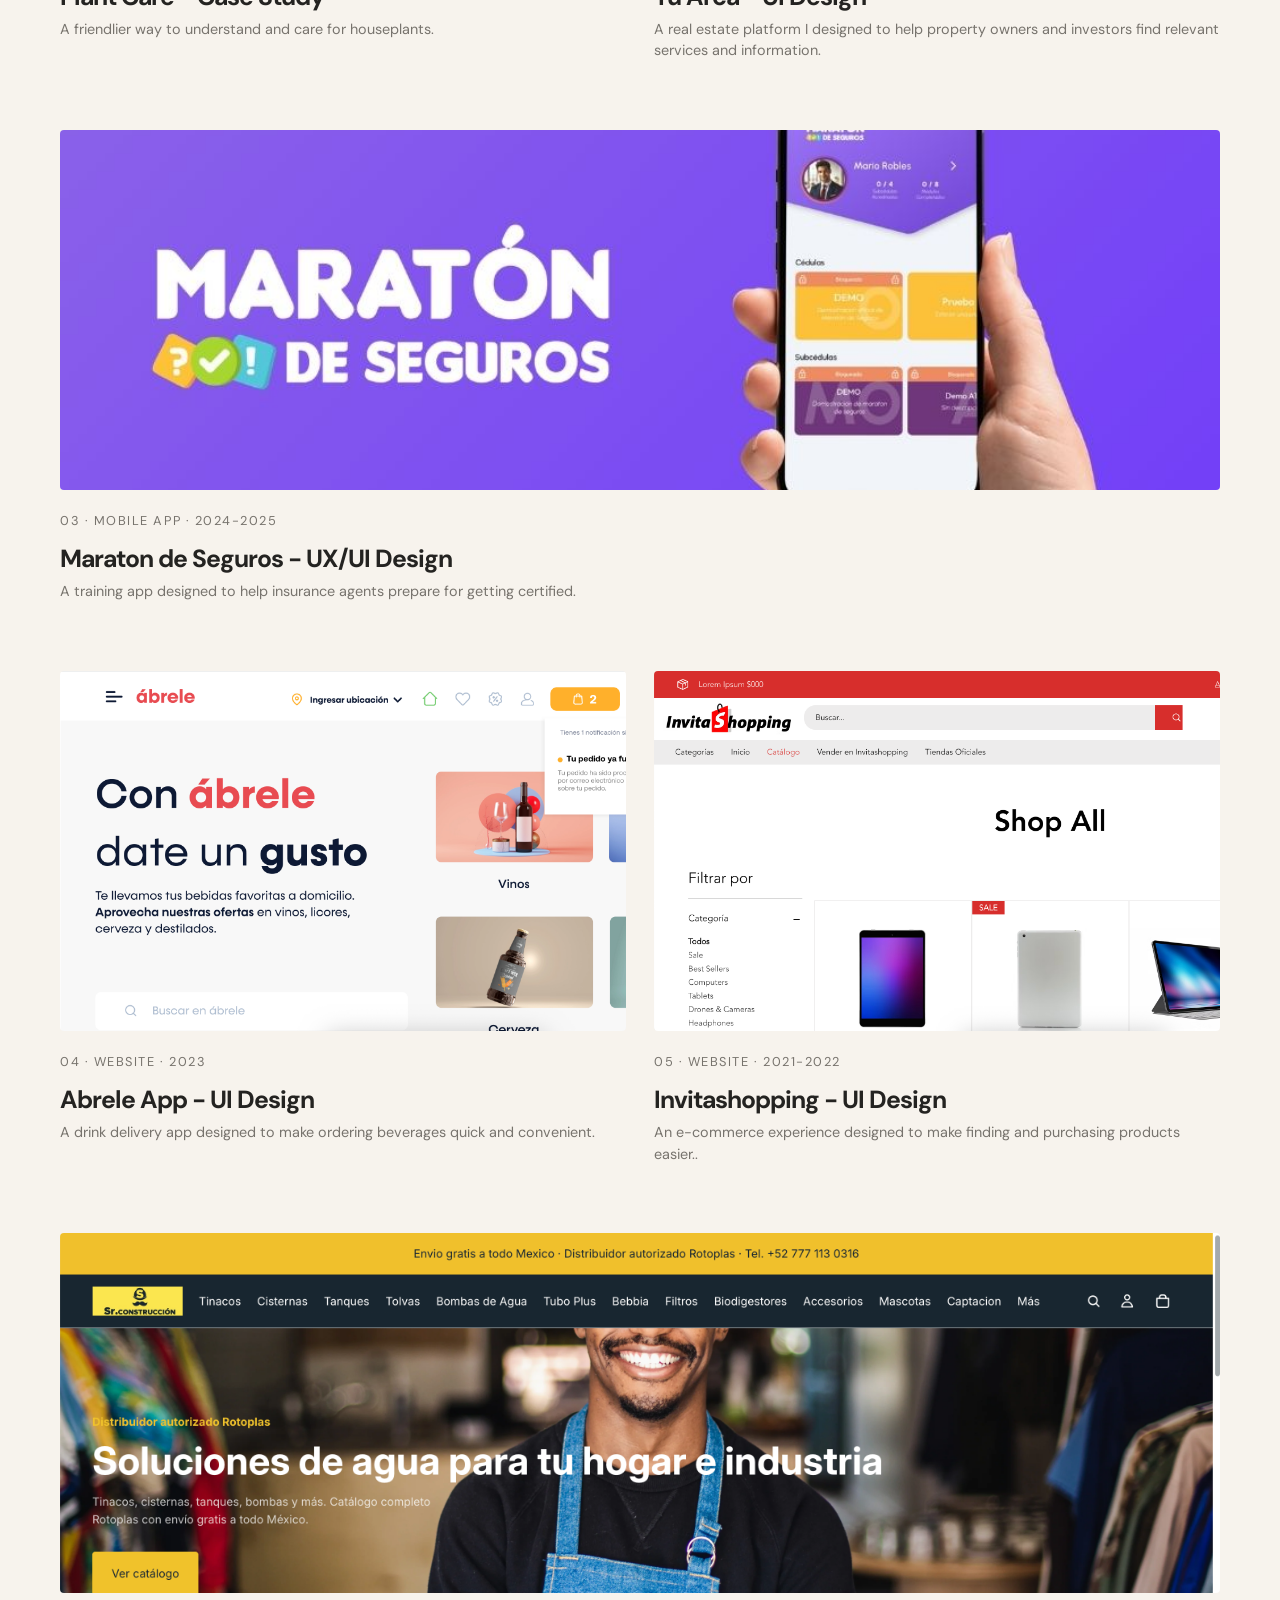
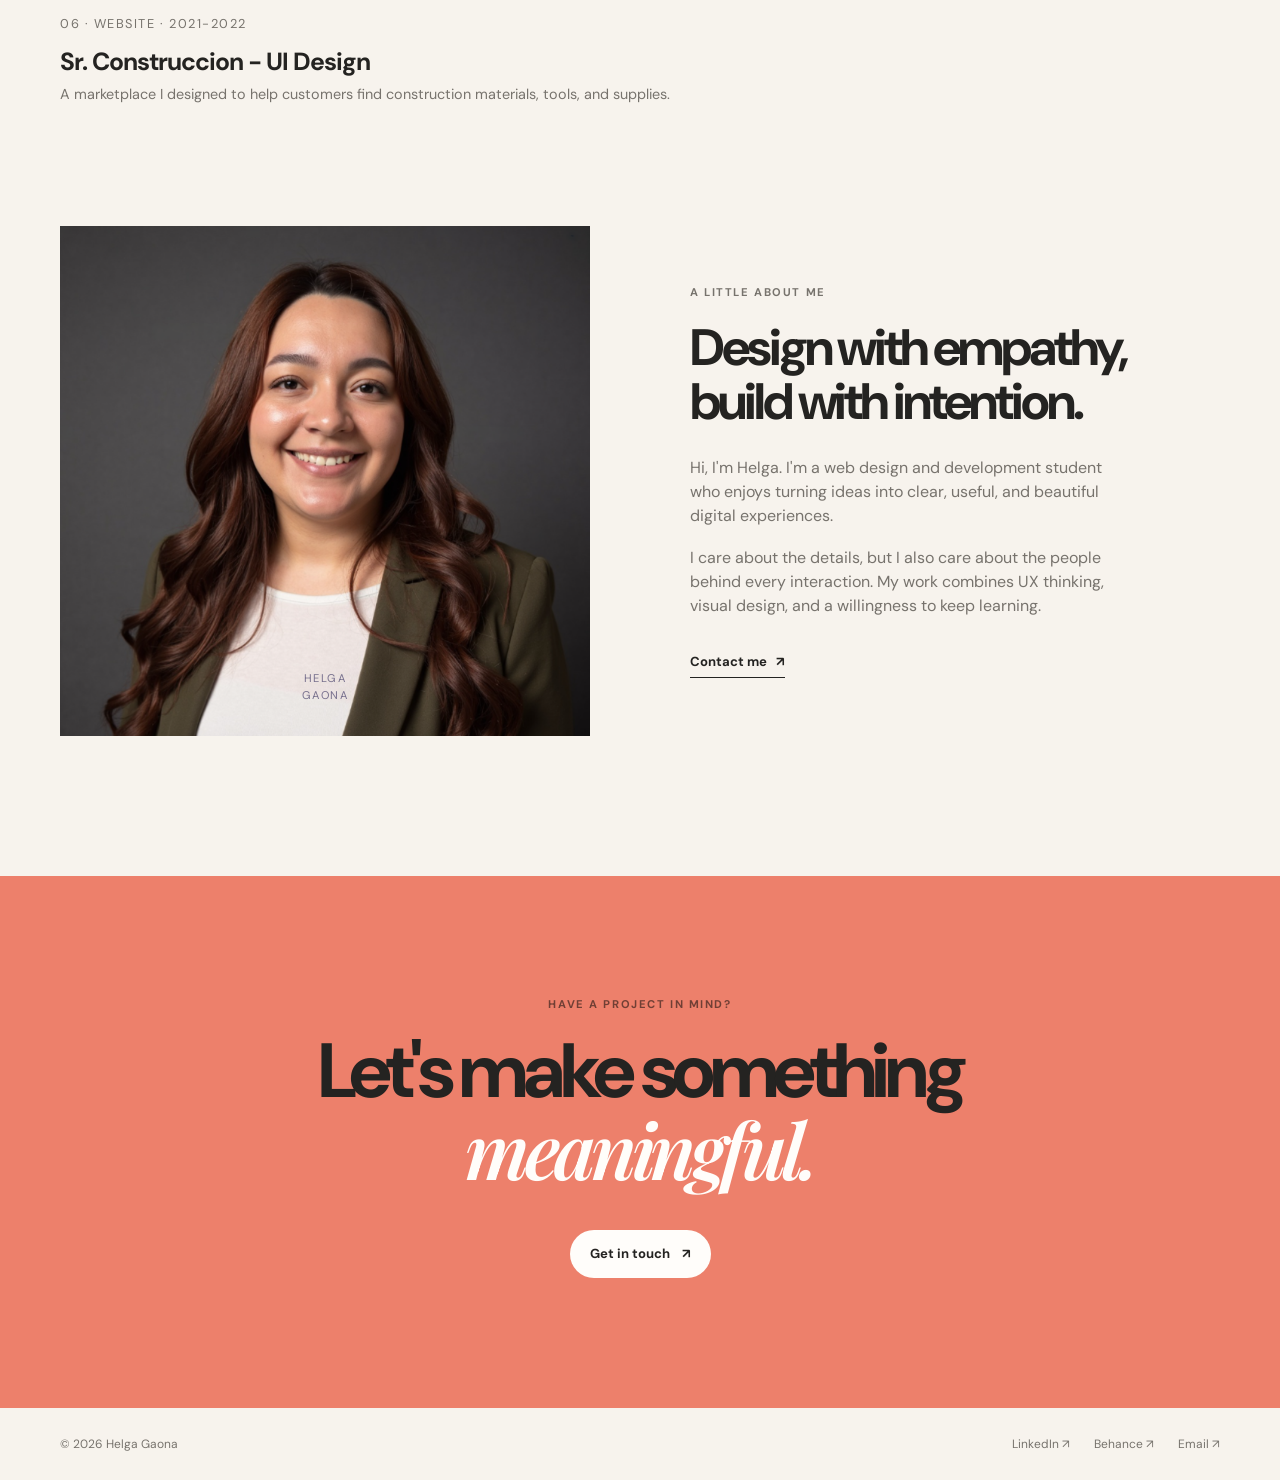
==== commit 19eb1b0f: "Added UI" ====
--- a/index.html
+++ b/index.html
@@ -108,7 +108,7 @@
         <a class="project-card project-six" href="https://srconstruccion.com/#/" target="_blank">
           <div class="project-image bookings">
             <div class="booking-photos"></div><div class="bookings"><!--Find a place to meet <span>⌕</span>--></div></div>
-          <div class="project-info"><span>06 · UI Design · 2021-2022</span><h3>Sr. Construccion</h3><p>A marketplace I designed to help customers find construction materials, tools, and supplies.</p></div>
+          <div class="project-info"><span>06 · Website · 2021-2022</span><h3>Sr. Construccion - UI Design</h3><p>A marketplace I designed to help customers find construction materials, tools, and supplies.</p></div>
         </a>
         <!-- AMEIF Project
         <a class="project-card project-seven" href="https://00d38a83-2bb4-4cbc-9b8a-728b7667eac5.filesusr.com/ugd/02bbdb_6a4ba74d8cd641488b22d7c70bb19c86.pdf" target="_blank">
